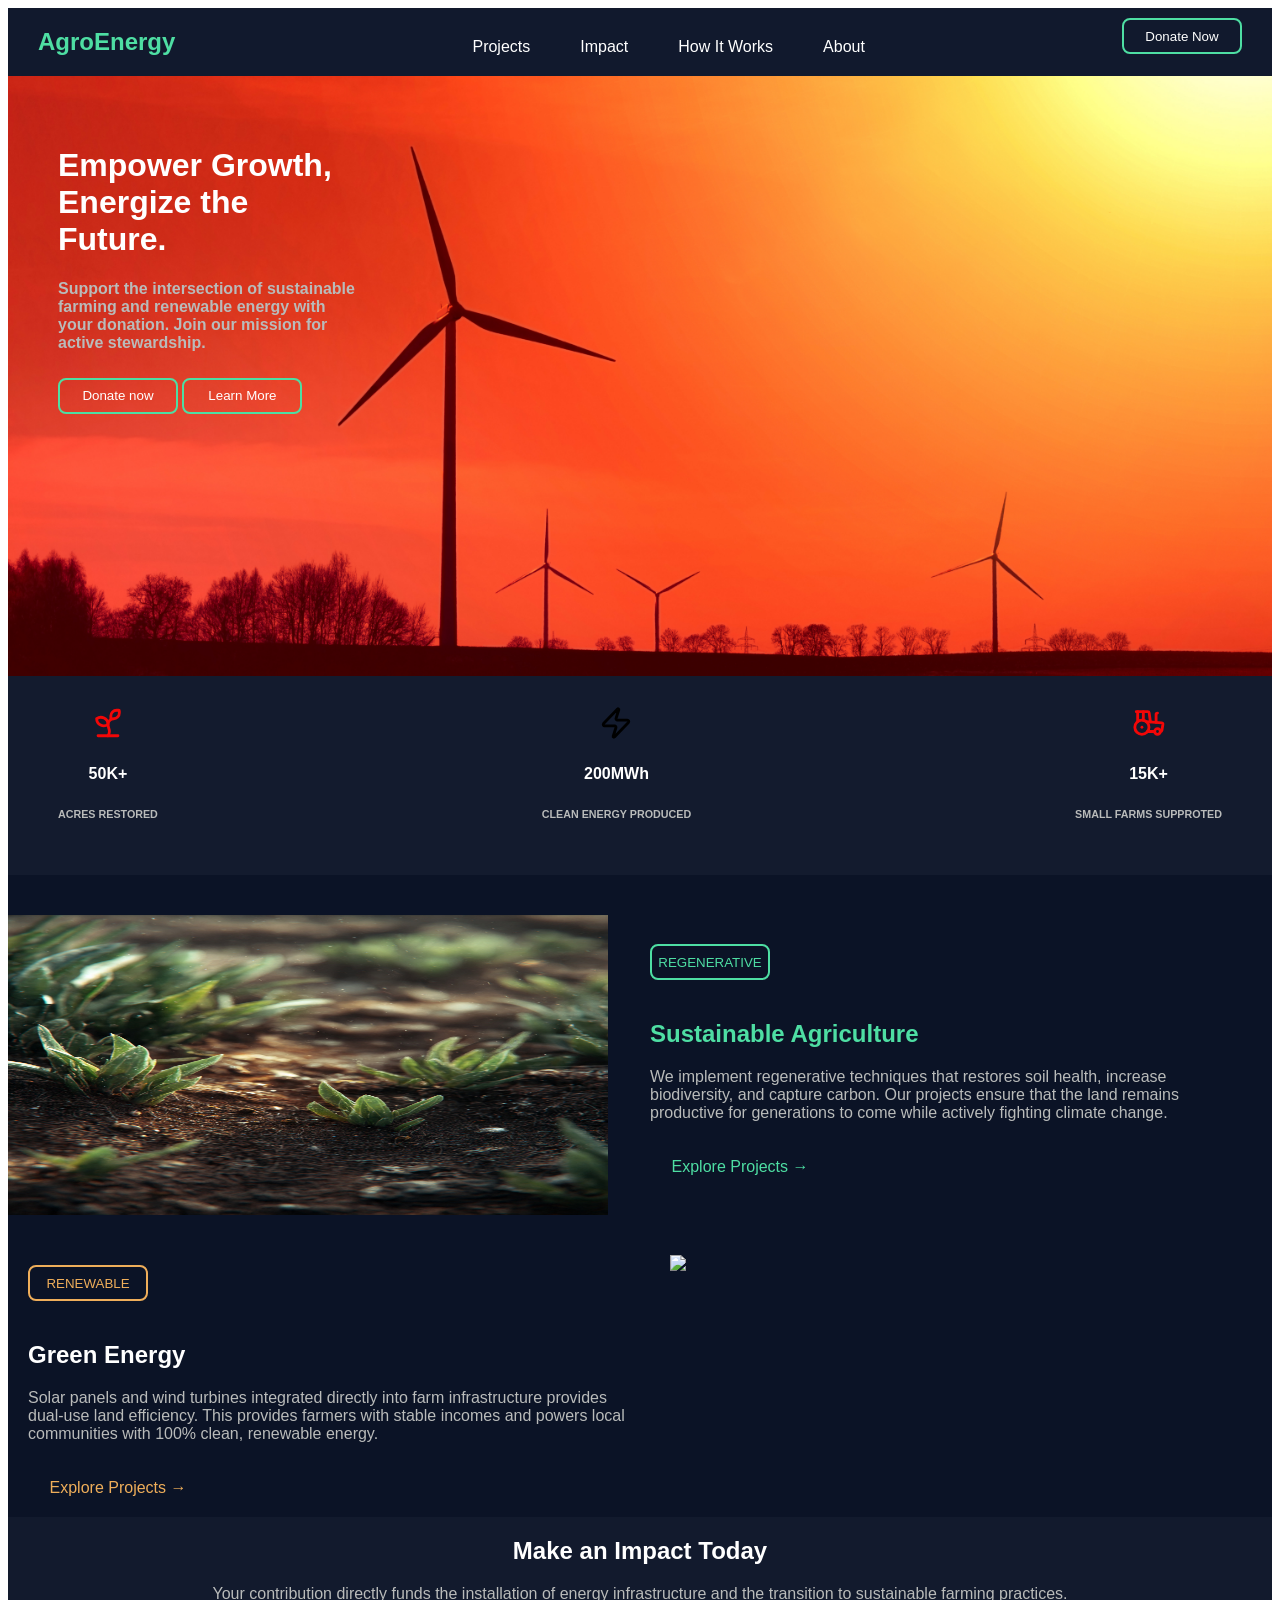
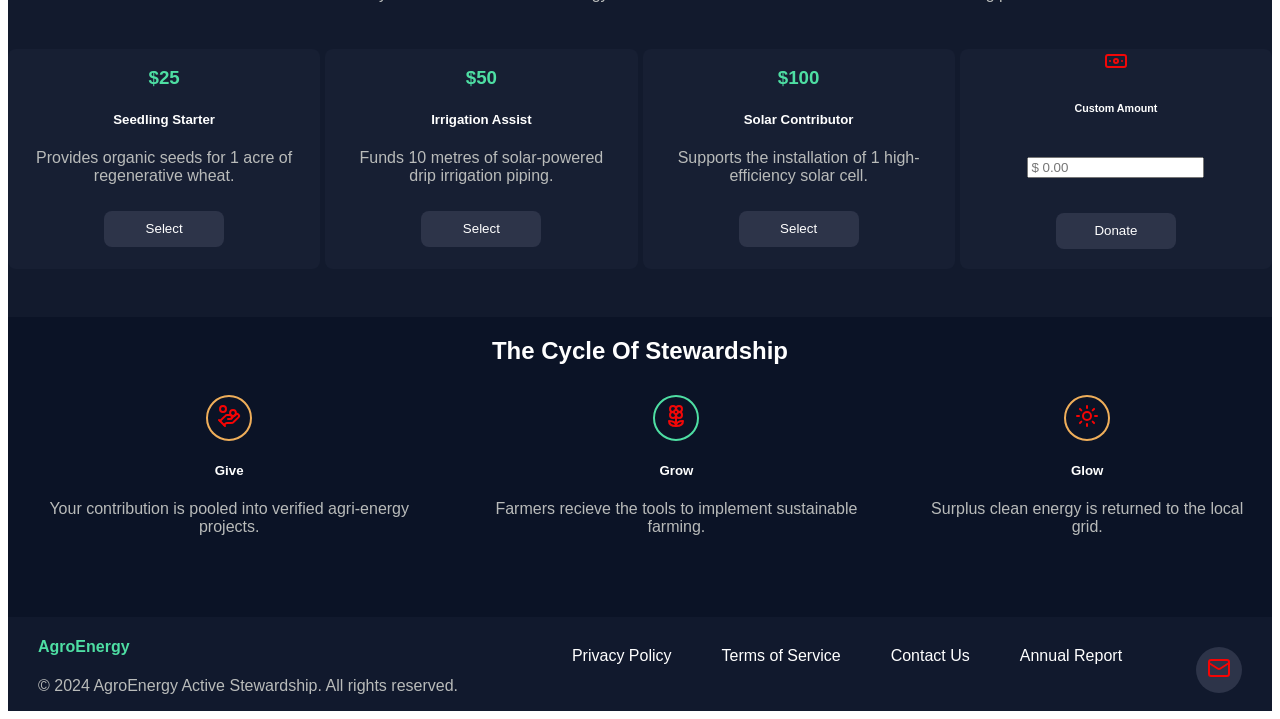
==== index.html @ ae17b522 "fixed html file" ====
<!DOCTYPE html>
<html lang="en">
<head>
    <meta charset="UTF-8">
    <meta name="viewport" content="width=device-width, initial-scale=1.0">
    <title>AgroEnergy</title>
    <link rel="stylesheet" href="merge.css">
</head>

<body>

    <header>
        <nav class="nav">

            <div class="logo">
                <h2>AgroEnergy</h2>
            </div>

            <div class="nav-bar">
                <ul>
                    <li><a href="">Projects</a></li>
                    <li><a href="">Impact</a></li>
                    <li><a href="">How It Works</a></li>
                    <li><a href="">About</a></li>
                </ul>
            </div>

            <div class="btn">
                <button class="button">Donate Now</button>
            </div>

        </nav>
    </header>

    <div class="section1">
        <div class="hero">
            <div class="child">
                <h1 style="color: white;">Empower Growth, Energize the Future.</h1>
                <p style="color: #b9bbba; font-weight: bold;">Support the intersection of sustainable farming and renewable energy with your donation. Join our mission for active stewardship.</p>

                <div class="btn">
                <button class="button1">Donate now</button>
                <button class="button1">Learn More</button>
            </div>
            </div>

            
        </div>

        <div class="belt">
            <div class="card">
                <div class="card1">
                    <img src="sprout.svg" alt="icon" width="34" height="34">
                    <h4 style="color: white;">50K+</h4>
                    <h6 style="color: #b9bbba;">ACRES RESTORED</h6>
                </div>

                <div class="card1">
                    <img src="zap (1).svg" alt="icon" width="34" height="34">
                    <h4 style="color: white;">200MWh</h4>
                    <h6 style="color: #b9bbba;">CLEAN ENERGY PRODUCED</h6>
                </div>

                <div class="card1">
                    <img src="tractor.svg" alt="icon" width="34" height="34">
                    <h4 style="color: white;">15K+</h4>
                    <h6 style="color: #b9bbba;">SMALL FARMS SUPPROTED</h6>
                </div>
            </div>
        </div>
    </div>

    <div class="section2">
        <div class="parent">
            <div class="img">
                <img src="PLANT.jpg" width="600px" height="300px">
            </div>

            <div class="child1">
                <div class="holder">
                    <button style="color: #4edea3;">REGENERATIVE</button>
                </div>

                <div>
                    <h2 style="color: #4edea3;">Sustainable Agriculture</h2>
                    <p style="color: #b9bbba;">We implement regenerative techniques that restores soil health, increase biodiversity, and capture carbon. Our projects ensure that the land remains productive for generations to come while actively fighting climate change.</p>
                </div>

                <div class="btn1">
                    <button1 style="color: #4edea3;">Explore Projects →</button>
                </div>
            </div>

             
        </div>
    </div>

    <div class="section3">
        <div class="parent">
            <div class="child1">
                <div class="holder">
                    <button class="hold" style="color: #efae5a;">RENEWABLE</button>
                </div>

                <div>
                    <h2>Green Energy</h2>
                    <p style="color: #b9bbba;">Solar panels and wind turbines integrated directly into farm infrastructure provides dual-use land efficiency. This provides farmers with stable incomes and powers local communities with 100% clean, renewable energy.</p>
                </div>

                <div class="btn1">
                    <button1 style="color: #efae5a;">Explore Projects →</button>
                </div>
            </div>

            <div class="img">
                <img src="SOLAR PANEL.jpg" width="600px">
            </div>
        </div>

    </div>

    <div class="section4">
        <div class="parent1">
            <div class="top">
                <h2>Make an Impact Today</h2>
                <p style="color: #b9bbba;">Your contribution directly funds the installation of energy infrastructure and the transition to sustainable farming practices.</p>
            </div>

            <div class="bottom">
                <div class="card2">
                    <h3 style="color: #4edea3;">$25</h3>
                    <h5>Seedling Starter</h5>
                    <p style="color: #b9bbba;">Provides organic seeds for 1 acre of regenerative wheat.</p>

                    <div class="cta">
                        <button class="cta-btn">Select</button>
                    </div>
                </div>

                <div class="card2">
                    <h3 style="color: #4edea3;">$50</h3>
                    <h5>Irrigation Assist</h5>
                    <p style="color: #b9bbba;">Funds 10 metres of solar-powered drip irrigation piping.</p>

                    <div class="cta">
                        <button class="cta-btn">Select</button>
                    </div>
                </div>

                <div class="card2">
                    <h3 style="color: #4edea3;">$100</h3>
                    <h5>Solar Contributor</h5>
                    <p style="color: #b9bbba;">Supports the installation of 1 high-efficiency solar cell.</p>

                    <div class="cta">
                        <button class="cta-btn">Select</button>
                    </div>
                </div>

                <div class="card2">
                    <img src="banknote.svg" alt="icon" width="24" height="24">
                    <h6>Custom Amount</h6><br>
                    <input type="text" placeholder="$ 0.00"><br>

                    <div class="cta">
                        <button class="cta-btn" style="margin-top: 35px;">Donate</button>
                    </div>
                </div>
            </div>
        </div>
    </div>

    <div class="section5">
        <div class="parent2">
            <div class="top">
                <h2>The Cycle Of Stewardship</h2>
            </div>

            <div class="bottom">
                <div class="card1">
                    <button class="btn11"><img src="hand-coins.svg" alt="icon" width="24" height="24"></button>
                    <h5>Give</h5>
                    <p style="color: #b9bbba;">Your contribution is pooled into verified agri-energy projects.</p>
                </div>

                <div class="card1">
                    <button class="btn2"><img src="flower-2 (1).svg" alt="icon" width="24" height="24"></button>
                    <h5>Grow</h5>
                    <p style="color: #b9bbba;">Farmers recieve the tools to implement sustainable farming.</p>
                </div>

                <div class="card1">
                    <button class="btn11"><img src="sun.svg" alt="icon" width="24" height="24"> </button>
                    <h5>Glow</h5>
                    <p style="color: #b9bbba;">Surplus clean energy is returned to the local grid.</p>
                </div>
            </div>
        </div>
    </div>

    <footer>
        
        <nav class="nav">

            <div class="logo">
                <h4>AgroEnergy</h4>
                <p style="color: #b9bbba;">© 2024 AgroEnergy Active Stewardship. All rights reserved.</p>
            </div>

            <div class="nav-bar">
                <ul>
                    <li><a href="">Privacy Policy</a></li>
                    <li><a href="">Terms of Service</a></li>
                    <li><a href="">Contact Us</a></li>
                    <li><a href="">Annual Report</a></li>
                </ul>
            </div>

            <div class="svg">
                <button class="btn-f"><img src="mail.svg" alt="icon" width="24" height="24"></button>
            </div>

        </nav>

    </footer>

</body>
</html>
---- merge.css ----
body{
    font-family: 'Segoe UI', Tahoma, Geneva, Verdana, sans-serif;
}
.nav{
    display: flex;
    flex-direction: row;
    justify-content: space-between;
    background: #11192d;
    color: #4edea3;
    padding-inline: 30px;
}

.nav-bar ul{
    list-style: none;
    display: flex;
    gap: 50px;
    margin-top: 30px;
}

.nav-bar ul li a{
    text-decoration: none;
    color: white;
}

.nav-bar ul li a:hover{
    text-decoration: 2px underline;
    color: #4edea3;
}

button{
    height: 36px;
    width: 120px;
    border-radius: 8px;
    border: 2px solid #4edea3;
    margin-top: 10px;
    transition: 0.4s;
    color: white;
    background: transparent;
}

.button:hover{
    background: #4edea3;
    border: none;
}

.child{
    width: 300px;
    margin-top: 0px;
    padding: 50px;
}

.button1{
    height: 36px;
    width: 120px;
    border-radius: 8px;
    border: 2px solid #4edea3;
    margin-top: 10px;
    transition: 0.4s;
    color: white;
    background: transparent;
}

.button1:hover{
    background: #efae5a;
    border: none;
}

.hero{
    background-image: url('windmill-sunset.jpg');
    background-size: cover;
    background-position: center;
    height: 600px;
}

.belt{
    background: #131b2e;
}

.hold{
    border-color: #efae5a;
}

.card{
    display: flex;
    flex-direction: row;
    justify-content: space-between;
    padding: 30px;
}

.card1{
    padding-inline: 20px;
    text-align: center;
}

.section2{
    display: flex;
    flex-direction: column;
}

.parent{
    display: flex;
    flex-direction: row;
    background: #0b1326;
    gap: 20px;
}

.img{
    width: 50%;
    display: flex;
    gap: 20px;
    margin-top: 40px;
}

.child1{
    width: 50%;
    display: flex;
    flex-direction: column;
    color: white;
    padding-inline: 20px;
    justify-content: center;
    gap: 20px;
    margin-top: 40px;
}

.btn1{
    border: none;
    transition: 0.3s;
    border-radius: 8px;
    width: 180px;
    height: 38px;
    text-align: center;
    justify-content: center;
}

.btn1:hover{
    transform: scale(1.1);
}

.section3{
    display: flex;
    flex-direction: column;
}

.section4{
    display: flex;
    flex-direction: column;
    height: 400px;
    background: #121a2d;
}

.parent1{
    display: flex;
    flex-direction: column;
    background: #121a2d;
    color: white;
    gap: 30px;
}

.top{
    display: block;
    text-align: center;
}

.bottom{
    display: flex;
    flex-direction: row;
    justify-content: space-evenly;
    gap: 5px;
}

.card2{
    width: 300px;
    height: 220px;
    text-align: center;
    border-radius: 8px;
    background: #171f33;
    padding-inline: 20px;
    transition: 0.4s;
}

.card2:hover{
    border: 2px solid #4edea3;
}

.cta-btn{
    border: none;
    background: #2d3449;
    transition: 0.3s;
}

.cta-btn:hover{
    background: #4edea3;
}

.section5{
    display: flex;
    flex-direction: column;
    height: 300px;
    background: #0b1326;
}

.parent2{
    display: flex;
    flex-direction: column;
    background: #0b1326;
    color: white;
    
}

.btn2{
    border-radius: 50%;
    border: 2px solid #4edea3;
    height: 46px;
    width: 46px;
    padding-inline: 5px;
}

.btn11{
    border-radius: 50%;
    border: 2px solid #efae5a;
    height: 46px;
    width: 46px;
    padding-inline: 5px;
}

footer{
    background: #11192d;
    justify-content: center;
}

.svg{
    margin-top: 20px
}

.btn-f{
    height: 46px;
    width: 46px;
    border-radius: 50%;
    border: none;
    background: #2d3449;
}
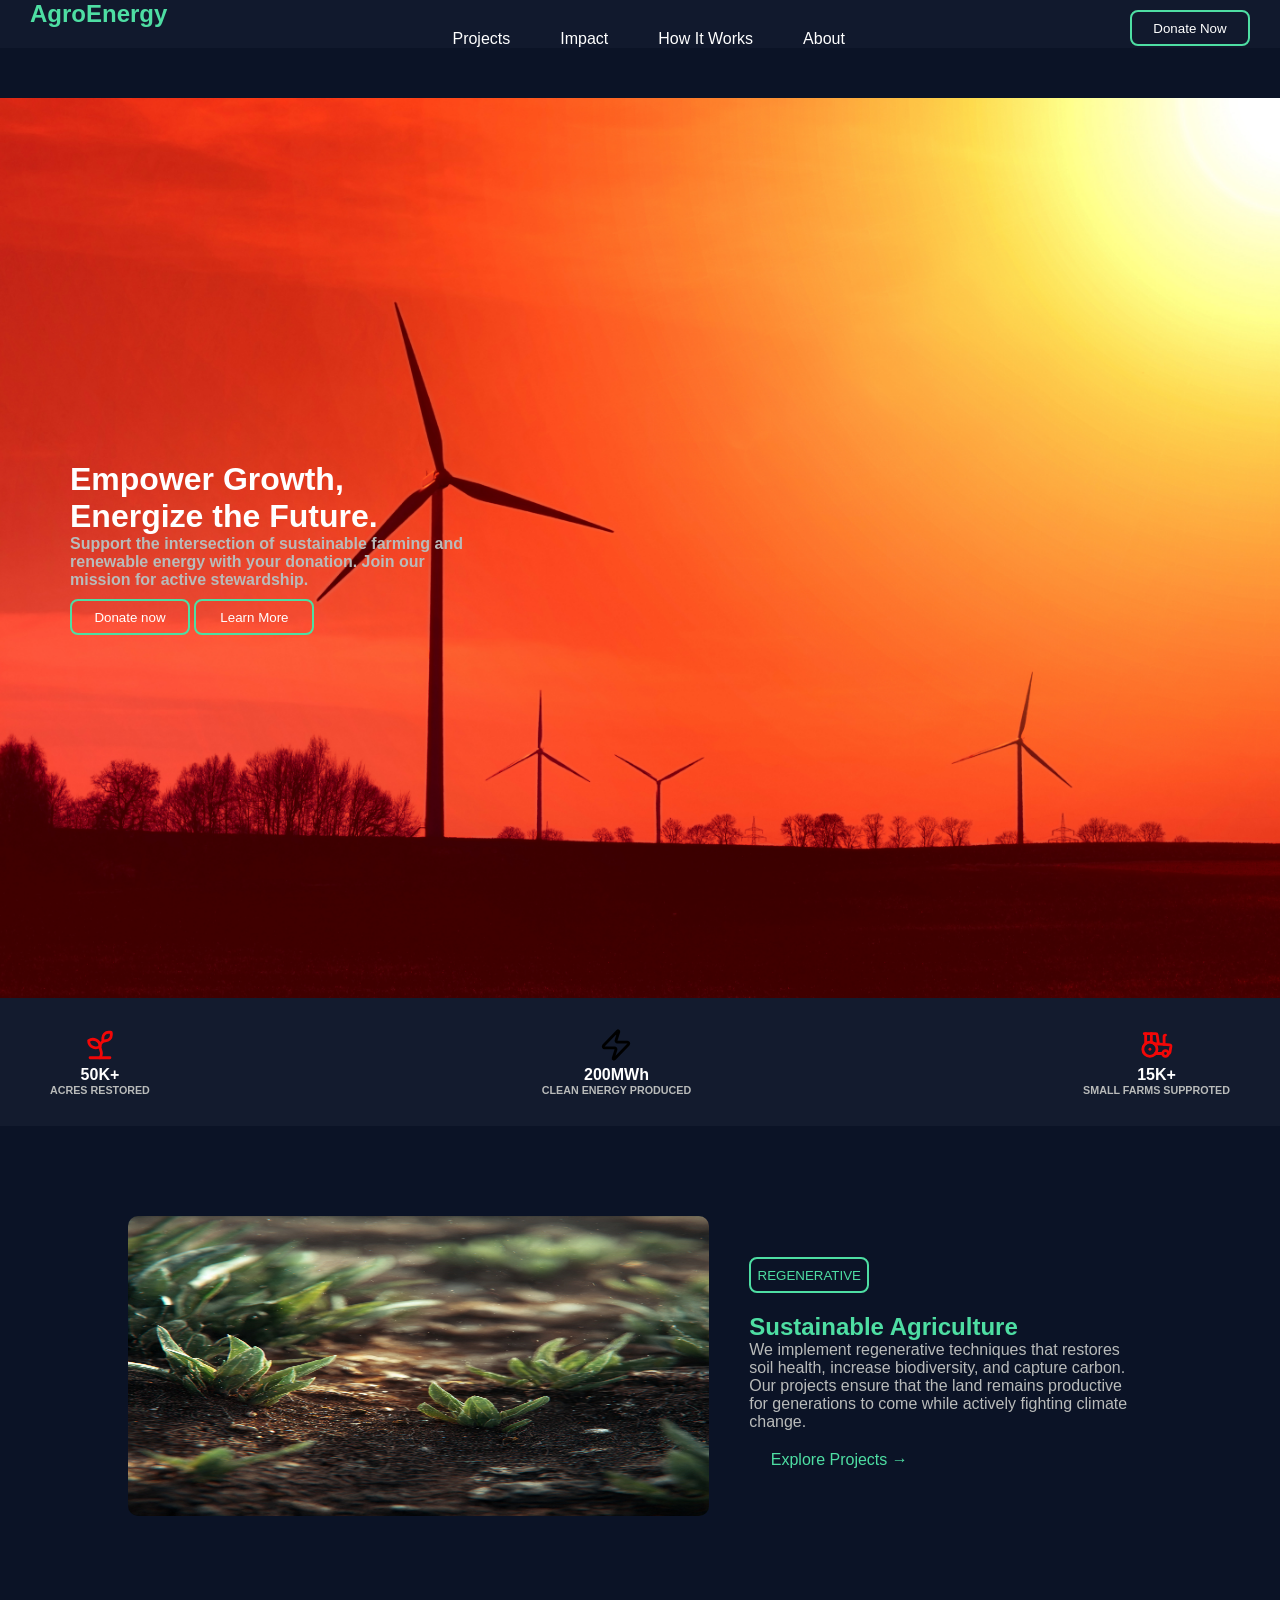
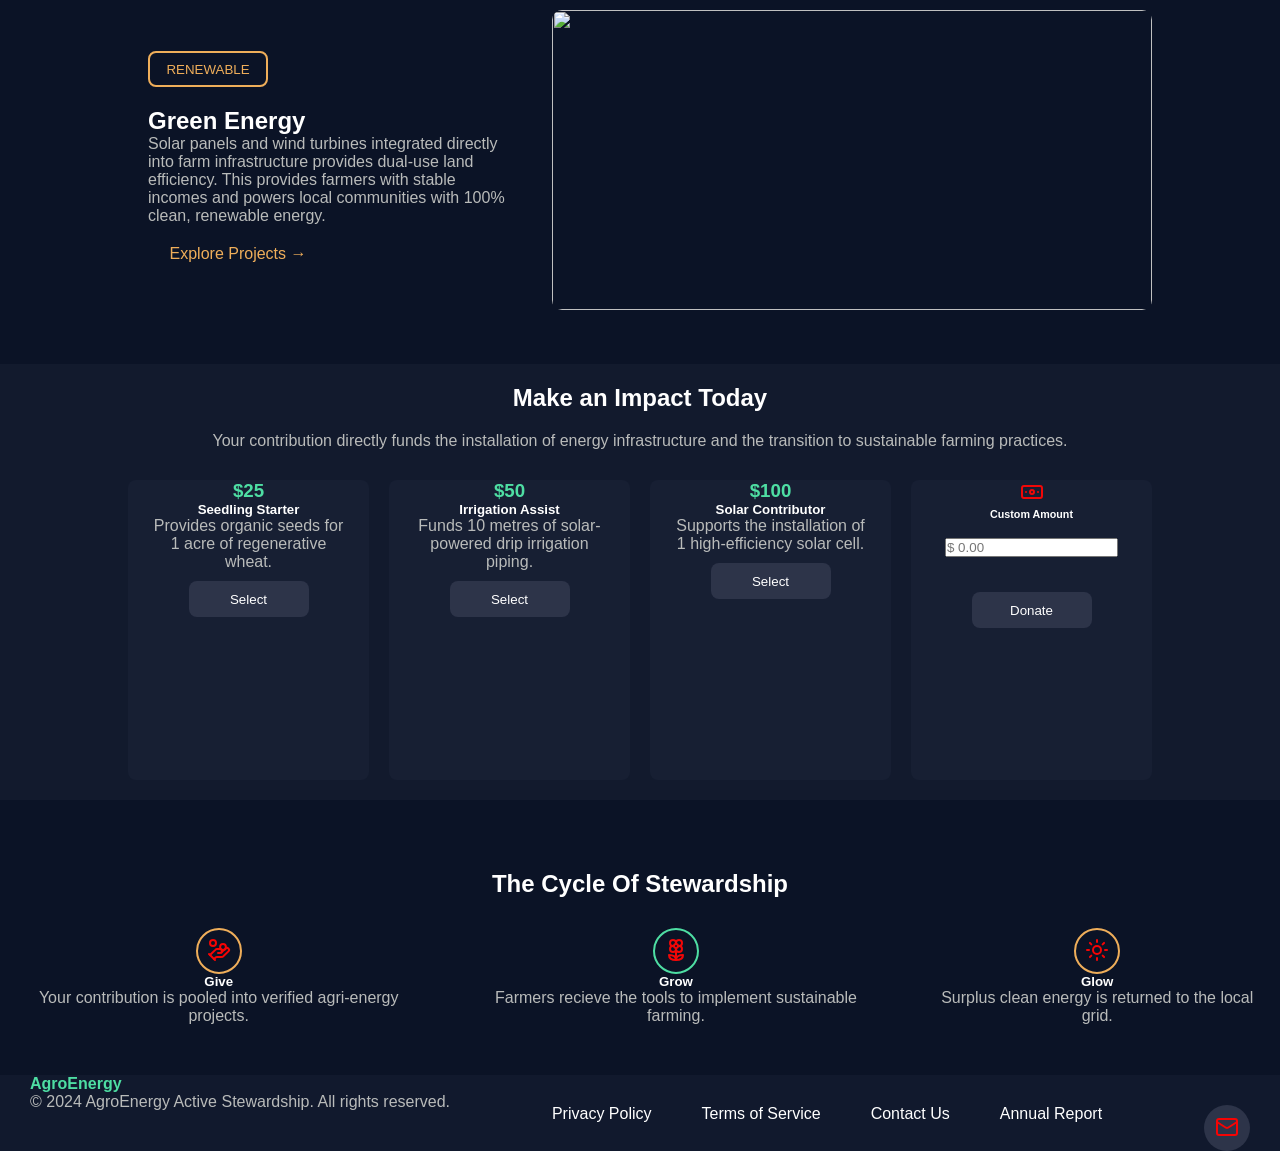
==== commit 7a338575: "fixed mobile responsiveness" ====
--- a/index.html
+++ b/index.html
@@ -18,10 +18,10 @@
 
             <div class="nav-bar">
                 <ul>
-                    <li><a href="">Projects</a></li>
-                    <li><a href="">Impact</a></li>
-                    <li><a href="">How It Works</a></li>
-                    <li><a href="">About</a></li>
+                    <li><a href="#projects">Projects</a></li>
+                    <li><a href="#impact">Impact</a></li>
+                    <li><a href="#how it works">How It Works</a></li>
+                    <li><a href="#about">About</a></li>
                 </ul>
             </div>
 
@@ -39,9 +39,9 @@
                 <p style="color: #b9bbba; font-weight: bold;">Support the intersection of sustainable farming and renewable energy with your donation. Join our mission for active stewardship.</p>
 
                 <div class="btn">
-                <button class="button1">Donate now</button>
-                <button class="button1">Learn More</button>
-            </div>
+                    <button class="button1">Donate now</button>
+                    <button class="button1">Learn More</button>
+                </div>
             </div>
 
             
@@ -70,10 +70,10 @@
         </div>
     </div>
 
-    <div class="section2">
+    <div class="section2" id="projects">
         <div class="parent">
             <div class="img">
-                <img src="PLANT.jpg" width="600px" height="300px">
+                <img src="PLANT.jpg" width="" height="300px">
             </div>
 
             <div class="child1">
@@ -113,13 +113,13 @@
             </div>
 
             <div class="img">
-                <img src="SOLAR PANEL.jpg" width="600px">
-            </div>
-        </div>
-
-    </div>
-
-    <div class="section4">
+                <img src="SOLAR PANEL.jpg" width="600px" height="300px">
+            </div>
+        </div>
+
+    </div>
+
+    <div class="section4" id="impact">
         <div class="parent1">
             <div class="top">
                 <h2>Make an Impact Today</h2>
@@ -170,7 +170,7 @@
         </div>
     </div>
 
-    <div class="section5">
+    <div class="section5" id="how-it-works">
         <div class="parent2">
             <div class="top">
                 <h2>The Cycle Of Stewardship</h2>
@@ -198,7 +198,7 @@
         </div>
     </div>
 
-    <footer>
+    <footer id="about">
         
         <nav class="nav">
 
--- a/merge.css
+++ b/merge.css
@@ -1,6 +1,22 @@
 body{
     font-family: 'Segoe UI', Tahoma, Geneva, Verdana, sans-serif;
-}
+    overflow-x: hidden;
+     background: #0b1326;
+     display: flex;
+     flex-direction: column;
+     gap: 50px;
+}
+
+*{
+    margin: 0;
+    padding: 0;
+    box-sizing: border-box;
+}
+
+.html{
+    scroll-behavior: smooth;
+}
+
 .nav{
     display: flex;
     flex-direction: row;
@@ -27,6 +43,10 @@
     color: #4edea3;
 }
 
+.img img{
+    width: 100%;
+    border-radius: 10px;
+}
 button{
     height: 36px;
     width: 120px;
@@ -43,8 +63,63 @@
     border: none;
 }
 
+@media (max-width: 768px){
+    nav{
+        flex-direction: column;
+        align-items: center;
+        padding: 20px;
+    }
+
+    .nav{
+        justify-content: space-between;
+        align-items: center;
+        padding: 15px 20px;
+    }
+
+    .nav-bar ul{
+        flex-direction: column;
+        text-align: center;
+        padding: 0;
+        display: none;
+    }
+
+    .btn{
+        display: flex;
+        justify-content: center;
+    }
+
+    .child h1{
+        font-size: 38px;
+    }
+
+    .child p{
+        font-size: 16px;
+    }
+
+    .bottom{
+        flex-wrap: wrap;
+        justify-content: center;
+    }
+
+    .card2{
+        width: 90%;
+    }
+
+    .hero{
+        text-align: center;
+        justify-content: center;
+    }
+
+    .child{
+        padding: 20px;
+    }
+
+   
+}
+
 .child{
-    width: 300px;
+    width: 90%;
+    max-width: 500px;
     margin-top: 0px;
     padding: 50px;
 }
@@ -69,7 +144,10 @@
     background-image: url('windmill-sunset.jpg');
     background-size: cover;
     background-position: center;
-    height: 600px;
+    min-height: 100vh;
+    display: flex;
+    align-items: center;
+    padding: 20px;
 }
 
 .belt{
@@ -95,18 +173,38 @@
 .section2{
     display: flex;
     flex-direction: column;
+    width: 100%;
+    justify-content: center;
+    align-items: center;
+    gap: 50px;
 }
 
 .parent{
     display: flex;
+    width: 80%;
     flex-direction: row;
     background: #0b1326;
     gap: 20px;
 }
+@media(max-width: 768px){
+    .parent{
+        display: flex;
+        flex-direction: column;
+        justify-content: center;
+        align-items: center;
+        width: 80%;
+    }
+    .img{
+        
+
+    }
+    
+}
 
 .img{
-    width: 50%;
-    display: flex;
+    width: 70%;
+    height: auto;
+    display: block;
     gap: 20px;
     margin-top: 40px;
 }
@@ -139,6 +237,10 @@
 .section3{
     display: flex;
     flex-direction: column;
+    width: 100%;
+    align-items: center;
+    justify-content: center;
+    gap: 50px;
 }
 
 .section4{
@@ -146,6 +248,10 @@
     flex-direction: column;
     height: 400px;
     background: #121a2d;
+    width: 100%;
+    align-items: center;
+    height: auto;
+    padding-bottom: 20px;
 }
 
 .parent1{
@@ -153,24 +259,31 @@
     flex-direction: column;
     background: #121a2d;
     color: white;
+    max-width: 80%;
     gap: 30px;
 }
 
 .top{
     display: block;
     text-align: center;
+    margin-top: 20px;
+    display: flex;
+    flex-direction: column;
+    gap: 20px;
 }
 
 .bottom{
     display: flex;
     flex-direction: row;
     justify-content: space-evenly;
-    gap: 5px;
+    gap: 20px;
+    height: auto;
+    
 }
 
 .card2{
     width: 300px;
-    height: 220px;
+    height: 300px;
     text-align: center;
     border-radius: 8px;
     background: #171f33;
@@ -195,15 +308,19 @@
 .section5{
     display: flex;
     flex-direction: column;
-    height: 300px;
+    height: auto;
     background: #0b1326;
 }
+@media(max-width: 768px){
+
+}
 
 .parent2{
     display: flex;
     flex-direction: column;
     background: #0b1326;
     color: white;
+    gap: 20px;
     
 }
 
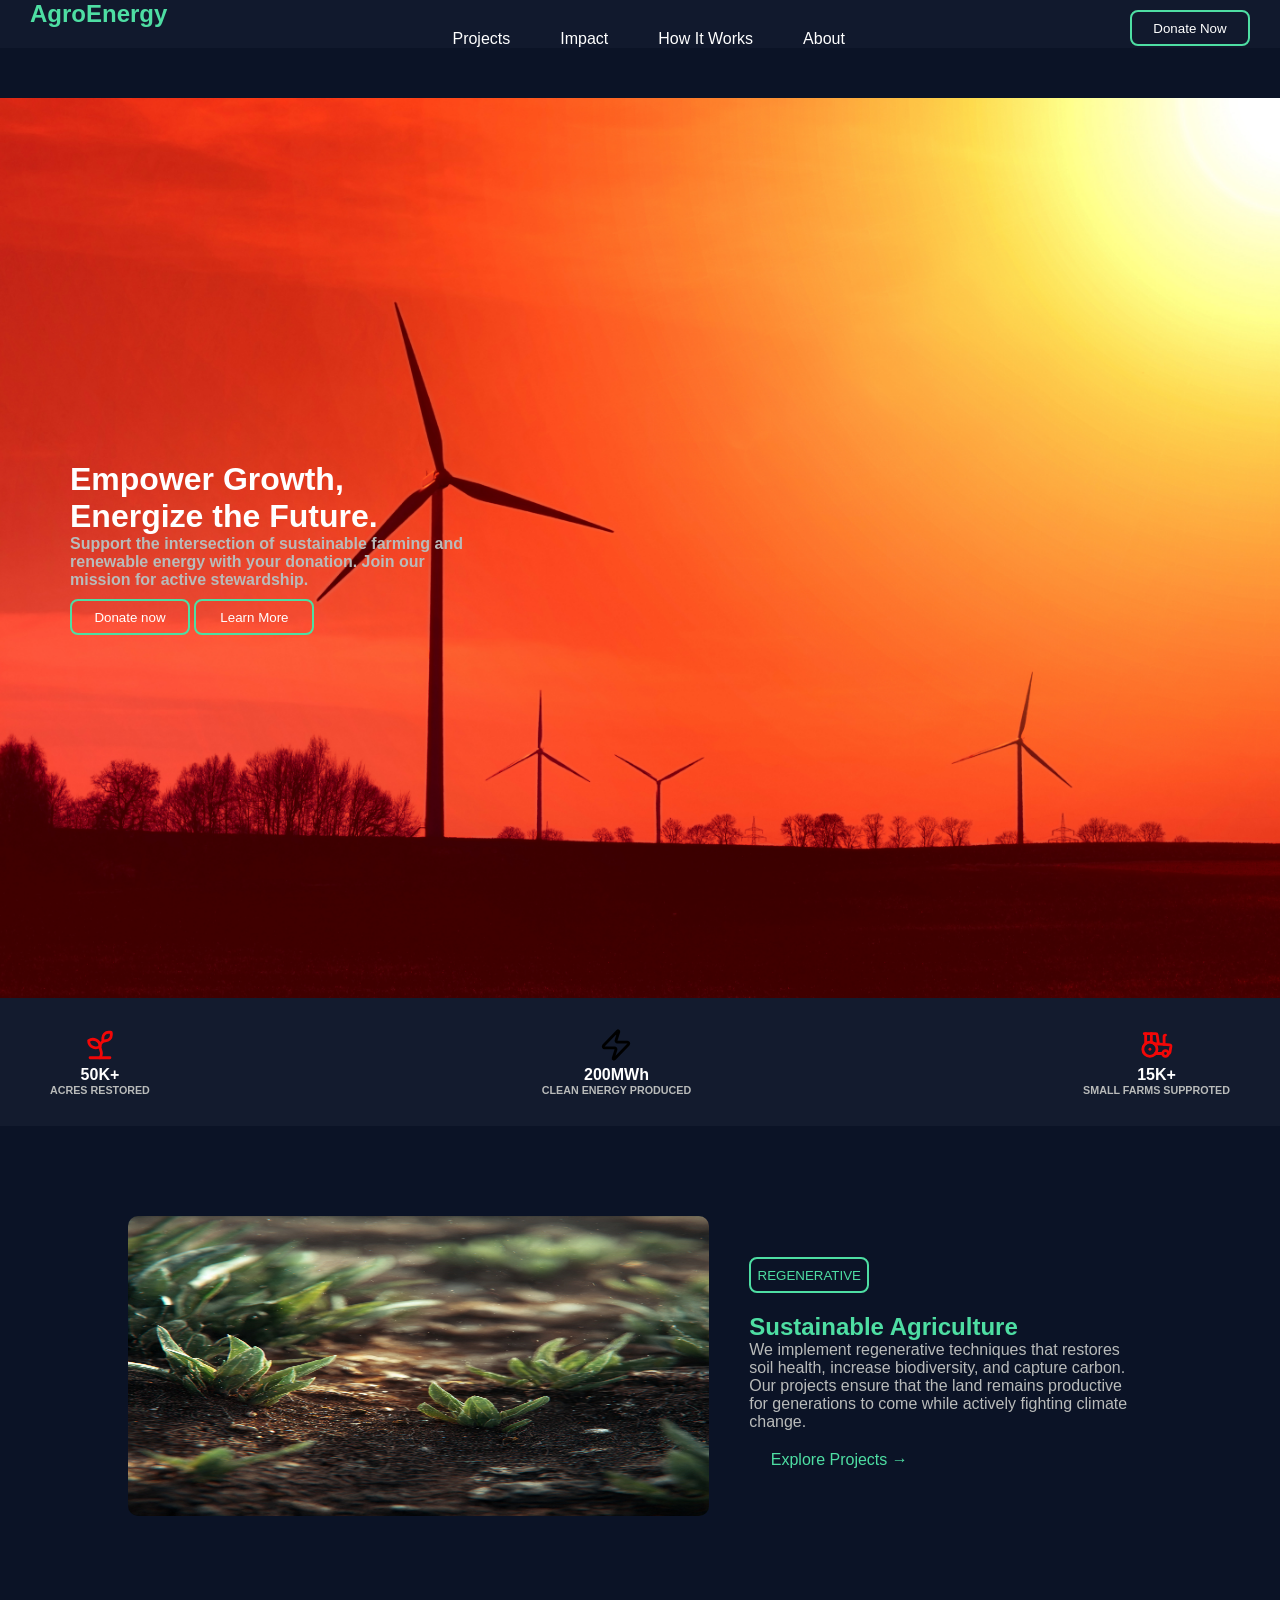
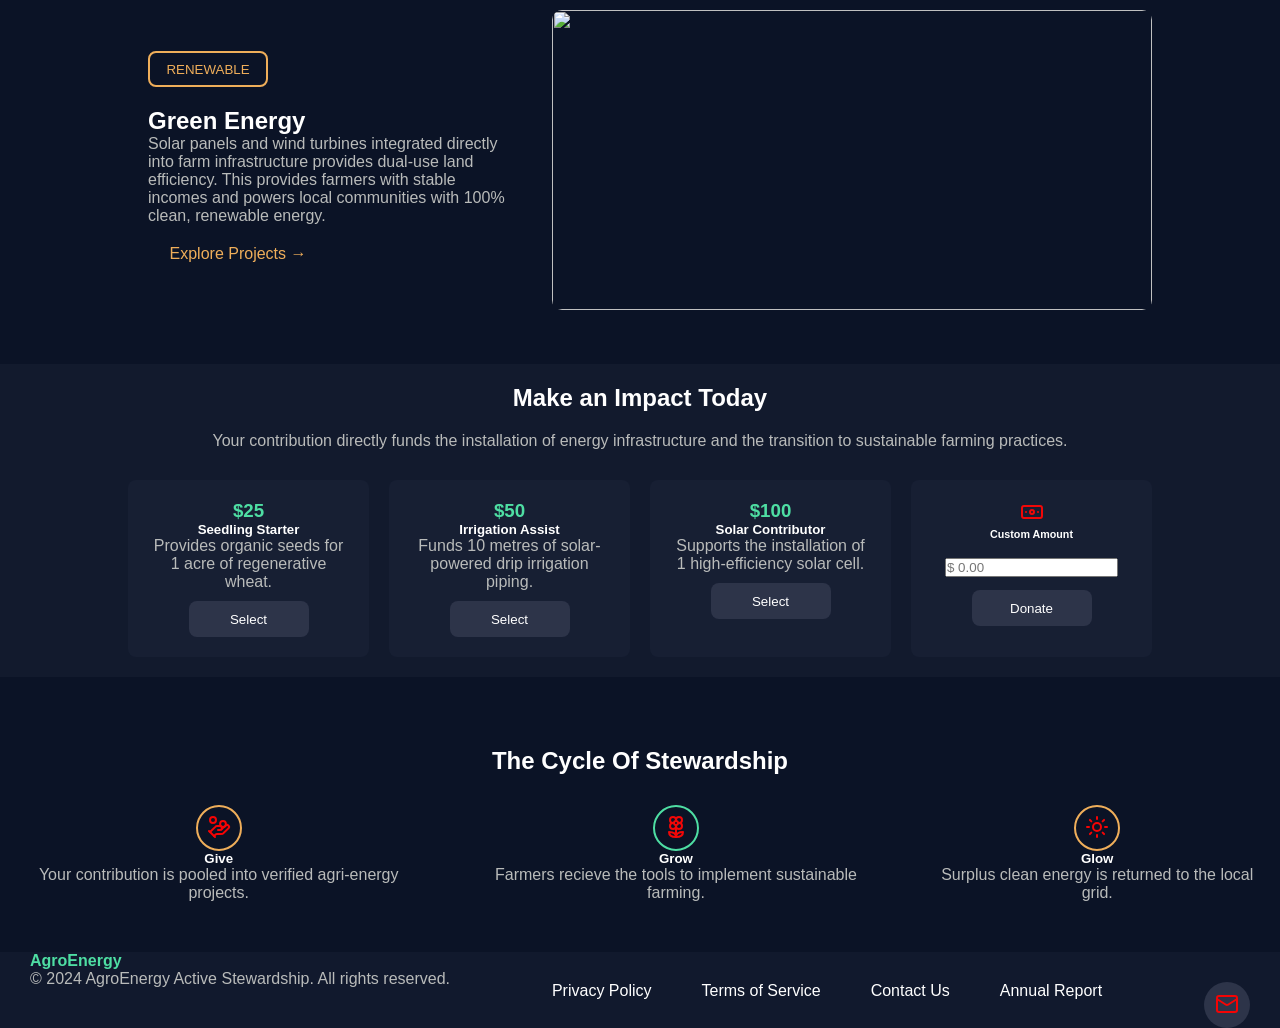
==== commit 1cc928f7: "First upload" ====
--- a/index.html
+++ b/index.html
@@ -163,7 +163,7 @@
                     <input type="text" placeholder="$ 0.00"><br>
 
                     <div class="cta">
-                        <button class="cta-btn" style="margin-top: 35px;">Donate</button>
+                        <button class="cta-btn" style="margin-top: 13px;">Donate</button>
                     </div>
                 </div>
             </div>
--- a/merge.css
+++ b/merge.css
@@ -194,11 +194,6 @@
         align-items: center;
         width: 80%;
     }
-    .img{
-        
-
-    }
-    
 }
 
 .img{
@@ -283,11 +278,12 @@
 
 .card2{
     width: 300px;
-    height: 300px;
+    height: auto;
     text-align: center;
     border-radius: 8px;
     background: #171f33;
     padding-inline: 20px;
+    padding: 20px;
     transition: 0.4s;
 }
 
